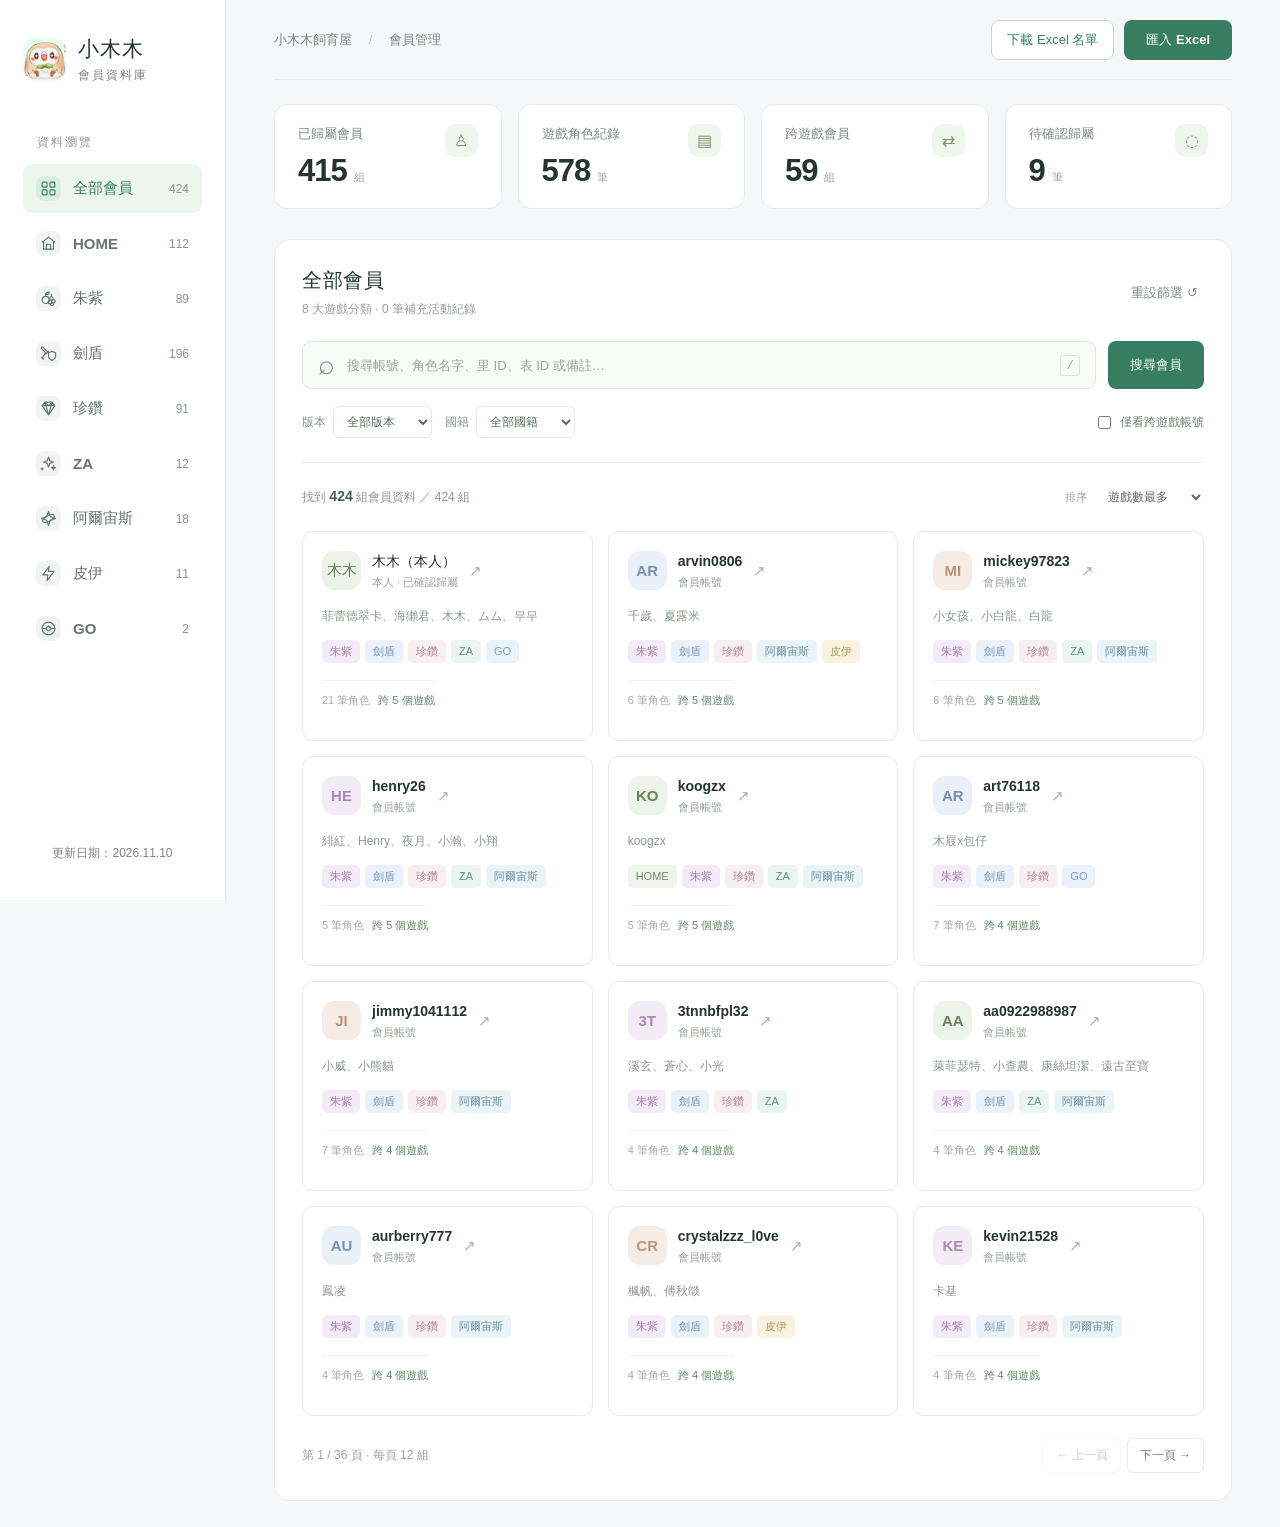
==== Members/index.html @ 02572739 "20261110" ====
<!doctype html>
<html lang="zh-Hant">
<head>
  <meta charset="UTF-8">
  <meta name="viewport" content="width=device-width,initial-scale=1">
  <meta name="color-scheme" content="light">
  <title>小木木・會員資料庫</title>
  <link rel="icon" href="favicon.ico?v=transparent" type="image/x-icon" sizes="16x16 32x32 48x48 64x64 128x128 256x256">
  <link rel="stylesheet" href="styles.css">
  <script src="data.js" defer></script>
  <script src="data-policy.js" defer></script>
  <script src="import-excel.js" defer></script>
  <script src="app.js" defer></script>
</head>
<body>
  <aside class="sidebar">
    <a class="brand" href="./index.html"><img class="brand-icon" src="assets/mumu.jpg" width="43" height="43" alt=""><span>小木木<span class="brand-sub">會員資料庫</span></span></a>
    <div class="nav-label">資料瀏覽</div>
    <nav id="category-nav" aria-label="遊戲分類"></nav>
    <!-- 每次更新網站時，同步修改 datetime 與顯示日期。 -->
    <p class="sidebar-updated">更新日期：<time datetime="2026-11-10">2026.11.10</time></p>
  </aside>
  <main>
    <header class="topbar">
      <span>小木木飼育屋 <span class="slash">/</span> 會員管理</span>
      <div class="data-actions" role="group" aria-label="Excel 匯入與匯出">
        <a class="download-template" href="outputs/member-template/會員名單.xlsx" download title="下載名單後，在「新增人員」工作表填寫；每列一個遊戲角色，同帳號會自動整合。">下載 Excel 名單</a>
        <button id="import-excel" class="primary" type="button" title="匯入填寫好的 Excel；資料儲存在目前瀏覽器，請保留原檔以便重新匯入。">匯入 Excel</button>
        <input id="import-file" type="file" accept=".xlsx" aria-label="選取會員名單 Excel" hidden>
      </div>
    </header>
    <p id="import-status" class="import-status" role="status" aria-live="polite"></p>
    <section id="stats" class="stats" aria-label="資料統計"></section>
    <section id="workspace" class="workspace" aria-label="會員查詢">
      <div class="workspace-title"><div><h2 id="view-title">全部會員</h2><p id="view-subtitle">跨遊戲整合查詢</p></div><button id="reset" class="text-button" type="button">重設篩選 ↺</button></div>
      <form id="search-form" role="search" class="search-form"><label class="search-box"><span aria-hidden="true">⌕</span><input id="search" type="search" placeholder="搜尋帳號、角色名字、里 ID、表 ID 或備註…" aria-label="搜尋會員"><kbd>/</kbd></label><button class="primary" type="submit">搜尋會員</button></form>
      <div class="filters"><label>版本<select id="version"><option value="">全部版本</option></select></label><label>國籍<select id="nationality"><option value="">全部國籍</option></select></label><label class="toggle"><input id="cross-only" type="checkbox">僅看跨遊戲帳號</label></div>
      <div class="result-bar"><p id="result-count" role="status" aria-live="polite"></p><label>排序<select id="sort"><option value="games">遊戲數最多</option><option value="records">紀錄數最多</option><option value="account">帳號名稱</option></select></label></div>
      <div id="members" class="member-grid"></div>
      <div id="empty" class="empty" hidden><span aria-hidden="true">⌕</span><h3>找不到符合的會員</h3><p>試試較短的帳號、不同名字，或重設篩選條件。</p><button id="empty-reset" class="primary" type="button">重設篩選</button></div>
      <nav class="pagination" aria-label="會員分頁"><span id="page-info"></span><div><button id="previous" type="button">← 上一頁</button><button id="next" type="button">下一頁 →</button></div></nav>
    </section>
  </main>
  <dialog id="detail" aria-labelledby="detail-title"><div class="dialog-header"><div><div class="eyebrow">MEMBER PROFILE</div><h2 id="detail-title"></h2></div><button id="close-detail" class="close-button" aria-label="關閉會員詳細資料" type="button">×</button></div><div id="detail-body"></div></dialog>
</body>
</html>
---- Members/styles.css ----
@charset "UTF-8";
.data-actions{display:flex;align-items:center;gap:10px;flex-wrap:wrap}.download-template{display:inline-block;text-decoration:none;background:#fff;color:#377d61;border:1px solid #c9d9c4;border-radius:8px;font-size:13px;padding:10px 15px;white-space:nowrap}.import-status{white-space:pre-wrap;margin:16px 0 0;padding:12px 16px;background:#f0f5ee;border:1px solid #dfe9db;border-radius:8px;font-size:13px;line-height:1.8;color:#64785d;overflow-wrap:anywhere}.import-status:empty{display:none}.import-error{color:#a64e3f;background:#fff5f2;border-color:#efd6ce}
:root{--bg:#f6f7f9;--ink:#24352f;--muted:#7a8580;--green:#377d61;--border:#e7ebe8;--light:#edf5ef;--white:#fff;--accent:#d0e8aa;font-family:Inter,"Segoe UI","Microsoft JhengHei",sans-serif;color:var(--ink);background:var(--bg);font-synthesis:none}
*{box-sizing:border-box}body{margin:0;font-size:15px}button,input,select{font:inherit}button,select{cursor:pointer}button{transition:background .16s,transform .16s}button:hover{filter:brightness(.97)}button:focus-visible,a:focus-visible,input:focus-visible,select:focus-visible{outline:3px solid #7dbb99;outline-offset:3px}a{color:inherit}button:disabled{opacity:.4;cursor:default}.sidebar{width:226px;position:fixed;inset:0 auto 0 0;background:#fff;border-right:1px solid var(--border);padding:35px 23px;display:flex;flex-direction:column}.brand{display:flex;align-items:center;gap:12px;text-decoration:none;font-weight:750;font-size:21px;letter-spacing:1px}.brand-icon{width:43px;height:43px;border-radius:12px;object-fit:contain;flex-shrink:0}.brand-sub{display:block;font-size:12px;letter-spacing:2px;font-weight:400;color:var(--muted);margin-top:4px}.nav-label{font-size:12px;letter-spacing:2px;color:#939b95;margin:50px 14px 13px}#category-nav{display:grid;gap:6px}.nav-button{border:0;width:100%;background:transparent;text-align:left;display:flex;align-items:center;padding:12px 13px;gap:12px;color:#66746d;border-radius:9px;font-weight:550}.nav-button.active{background:var(--light);color:var(--green)}.nav-icon{width:25px;height:25px;border-radius:8px;display:grid;place-items:center;font-size:12px;font-weight:700;background:#f2f4f3}.nav-button.active .nav-icon{background:#dbece1}.nav-count{margin-left:auto;font-size:12px;font-weight:400;color:#8a958d}main{margin-left:226px;max-width:1740px;padding:0 48px 26px}.topbar{min-height:80px;padding:16px 0;gap:16px;flex-wrap:wrap;display:flex;align-items:center;justify-content:space-between;border-bottom:1px solid var(--border);font-size:13px;color:#7a857e}.slash{margin:0 13px;color:#bac1bb}.eyebrow{font-size:11px;letter-spacing:2.2px;color:var(--green);font-weight:650}.stats{display:grid;grid-template-columns:repeat(4,1fr);gap:16px;margin:24px 0 30px}.stat{background:#fff;border:1px solid var(--border);border-radius:13px;padding:19px 23px;display:flex;justify-content:space-between;align-items:flex-start}.stat-label{font-size:13px;color:#7b877f}.stat strong{display:block;font-size:31px;font-weight:600;letter-spacing:-1px;margin-top:10px}.stat small{font-size:11px;font-weight:400;letter-spacing:0;color:#9aa39c;margin-left:7px}.stat-icon{background:#f0f5ee;border-radius:10px;width:33px;height:33px;display:grid;place-items:center;color:#78936d;font-size:16px}.workspace{background:#fff;border:1px solid var(--border);padding:27px;border-radius:16px}.workspace-title{display:flex;align-items:center;justify-content:space-between;margin-bottom:23px}h2{font-size:20px;letter-spacing:.5px;margin:0}.workspace-title p{font-size:12px;color:#96a098;margin:7px 0 0}.text-button{border:0;background:transparent;color:#7e8c81;font-size:13px}.search-form{display:flex;gap:12px}.search-box{display:flex;align-items:center;flex:1;background:#f8faf8;border:1px solid #e0e7e1;border-radius:9px;padding:0 15px;gap:10px;min-width:0}.search-box>span{font-size:28px;color:#829187}.search-box input{height:46px;border:0;background:transparent;outline:0;flex:1;width:100%;color:var(--ink);font-size:13px}.search-box input::placeholder{color:#9aa59c}.search-box:focus-within{border-color:#81a98f;box-shadow:0 0 0 2px #edf5ef}kbd{font:13px monospace;border:1px solid #dde4dd;padding:2px 5px;border-radius:3px;color:#a5afa7}.primary{background:var(--green);color:#fff;border:0;border-radius:8px;padding:11px 22px;font-size:13px;font-weight:550;white-space:nowrap}.filters{display:flex;align-items:center;gap:13px;flex-wrap:wrap;padding:17px 0 24px;border-bottom:1px solid var(--border)}.filters>label:not(.toggle){display:flex;align-items:center;gap:7px;font-size:12px;color:#89968c}select{border:1px solid #e5eae5;border-radius:6px;background:#fff;padding:7px 20px 7px 9px;color:#596b5e;font-size:12px;max-width:160px}.toggle{margin-left:auto;display:flex;align-items:center;gap:6px;font-size:12px;color:#718174}.toggle input{accent-color:var(--green)}.result-bar{display:flex;align-items:center;justify-content:space-between;padding:13px 0}.result-bar p{color:#8c978f;font-size:12px}.result-bar p b{color:#445e4e;font-size:14px}.result-bar label{font-size:11px;color:#95a097;display:flex;align-items:center;gap:8px}.result-bar select{border:0}.member-grid{display:grid;grid-template-columns:repeat(3,minmax(0,1fr));gap:15px}.member-card{border:1px solid var(--border);border-radius:11px;padding:19px;background:#fff;text-align:left;color:inherit;display:flex;flex-direction:column;min-height:210px;width:100%}.member-card:hover{border-color:#afc9b7;box-shadow:0 4px 18px #28473308;transform:translateY(-2px)}.card-top{display:flex;align-items:center;gap:11px;min-width:0}.avatar{width:39px;height:39px;flex-shrink:0;border-radius:12px;background:#edf3e8;color:#69825a;display:grid;place-items:center;font-weight:600;font-size:15px}.tone-1{background:#eaf0f7;color:#7a91af}.tone-2{background:#f6ece6;color:#bb937a}.tone-3{background:#f2ecf6;color:#a58ab4}.account-wrap{min-width:0;flex:1}.account{font-size:14px;font-weight:650;overflow:hidden;text-overflow:ellipsis;white-space:nowrap;display:block;line-height:1.5}.member-label{font-size:11px;color:#9aa39b;margin-top:3px;display:block}.arrow{color:#a4b6a8}.names{color:#8c978e;font-size:12px;line-height:1.8;min-height:20px;margin:16px 0 12px;overflow:hidden;display:-webkit-box;-webkit-line-clamp:2;-webkit-box-orient:vertical}.badges{display:flex;flex-wrap:wrap;gap:5px}.badge{display:inline-flex;font-size:11px;line-height:1;padding:6px 8px;border-radius:5px;background:#eff4ed;color:#738b63}.game-朱紫{background:#f3ecf8;color:#a180ae}.game-劍盾{background:#eaf1f9;color:#7895b5}.game-ZA{background:#eaf4f0;color:#5d9784}.game-阿爾宙斯{background:#eaf3f5;color:#6b919d}.game-珍鑽{background:#f7eef2;color:#b3839c}.game-皮伊{background:#f8f2df;color:#ac9a58}.game-GO{background:#e9f1fb;color:#7c9ec0}.card-foot{border-top:1px solid #f0f2ef;margin-top:auto;padding-top:12px;display:flex;justify-content:space-between;font-size:11px;color:#a3aca4;gap:8px}.card-foot .cross{color:#608969}.badges+.card-foot{margin-top:17px}.pagination{display:flex;align-items:center;justify-content:space-between;margin-top:22px;font-size:12px;color:#9ba69e}.pagination button{border:1px solid var(--border);background:#fff;border-radius:6px;padding:8px 12px;font-size:12px;color:#718475;margin-left:6px}footer{text-align:center;color:#a4ada6;font-size:11px;padding:24px 12px;line-height:1.8}.empty{text-align:center;padding:45px 12px 60px;color:#93a195}.empty>span{font-size:51px}.empty h3{color:#536e5d}.empty p{font-size:13px;margin-bottom:25px}[hidden]{display:none!important}dialog{border:1px solid var(--border);border-radius:18px;padding:0;width:min(1040px,94vw);max-height:89vh;box-shadow:0 25px 100px #16382630;color:var(--ink)}dialog::backdrop{background:#1d302a65;backdrop-filter:blur(3px)}.dialog-header{position:sticky;top:0;background:#fff;padding:27px 30px;border-bottom:1px solid var(--border);display:flex;align-items:center;justify-content:space-between;z-index:1}.dialog-header h2{margin-top:8px;overflow-wrap:anywhere}.close-button{border:0;background:#f3f6f3;border-radius:50%;width:33px;height:33px;font-size:24px;color:#89958c;flex-shrink:0}#detail-body{padding:25px 30px}.profile-summary{display:flex;align-items:center;gap:10px;flex-wrap:wrap;color:#8b998f;font-size:13px;margin-bottom:25px}.detail-section{margin-top:22px}.detail-section h3{font-size:15px;margin:0 0 12px}.table-scroll{overflow:auto;border:1px solid var(--border);border-radius:9px}table{border-collapse:collapse;width:100%;font-size:13px;white-space:nowrap;text-align:left}th{background:#f5f8f4;font-weight:500;color:#83917f}td,th{padding:12px 14px;border-bottom:1px solid var(--border)}tbody tr:last-child td{border-bottom:0}.note-row td{white-space:normal;font-size:12px;color:#84927f;background:#fcfdfb;line-height:1.9;overflow-wrap:anywhere}.source-tag{color:#a3ada4;font-size:11px;margin-left:8px}.activity{border:1px solid var(--border);border-radius:9px;padding:15px;margin:9px 0}.activity strong{font-size:13px}.activity p{font-size:12px;line-height:1.9;color:#859180;margin:8px 0 0;white-space:pre-wrap;overflow-wrap:anywhere}.profile-note{font-size:12px;color:#94a08f;line-height:1.9}.copy-button{border:1px solid #dfe7dd;border-radius:6px;background:#fff;font-size:12px;color:var(--green);padding:6px 10px}.error-banner{padding:30px;color:#9a594b}
@media(min-width:1550px){main{padding-left:65px;padding-right:65px}.member-grid{grid-template-columns:repeat(4,minmax(0,1fr))}}
@media(max-width:1190px){.sidebar{width:195px;padding:30px 16px}main{margin-left:195px;padding:0 25px 20px}.stats{gap:10px}.stat{padding:17px}.stat-icon{display:none}.member-grid{grid-template-columns:repeat(2,minmax(0,1fr))}.toggle{margin-left:0}}
@media(max-width:760px){.sidebar{position:relative;width:auto;padding:20px 20px 0;border-right:0;border-bottom:1px solid var(--border)}.brand{font-size:19px}.brand-icon{height:36px;width:36px}.brand-sub{font-size:11px}.nav-label{display:none}#category-nav{display:flex;overflow:auto;margin-top:20px;gap:7px;padding-bottom:12px}.nav-button{width:auto;white-space:nowrap;gap:6px;padding:8px 10px;font-size:13px}.nav-icon{display:none}.nav-count{font-size:11px}.topbar{min-height:57px;gap:12px;padding:14px 0}.topbar .data-actions{gap:8px}.topbar .download-template{font-size:12px;padding:10px 12px}main{margin-left:0;padding:0 18px 15px}.eyebrow{font-size:10px}.stats{grid-template-columns:repeat(2,1fr);gap:10px;margin-bottom:20px}.stat{padding:16px 18px}.stat strong{font-size:27px;margin-top:7px}.stat-label{font-size:12px}.workspace{padding:18px 14px;border-radius:12px}.workspace-title{margin-bottom:18px}.search-form{gap:7px}.primary{padding:11px 13px;font-size:12px}.search-box{padding:0 9px;gap:6px}.search-box input{font-size:12px}.search-box kbd{display:none}.filters{gap:10px;padding-bottom:17px}.filters>label:not(.toggle){font-size:11px;gap:5px}.filters select{max-width:120px;padding:6px;font-size:11px}.toggle{font-size:11px}.member-grid{gap:10px}.member-card{padding:14px;min-height:210px}.account{font-size:13px}.avatar{width:31px;height:31px;font-size:12px;border-radius:9px}.card-top{gap:7px}.arrow{display:none}.badge{font-size:10px;padding:5px 6px}.names{font-size:11px}.card-foot{font-size:10px;flex-wrap:wrap}.result-bar select{max-width:115px}.dialog-header{padding:21px}#detail-body{padding:15px 18px}.source-tag{display:block;margin:4px 0 0}.pagination button{padding:7px}.pagination{font-size:11px}}
@media(max-width:420px){.member-grid{grid-template-columns:1fr}.member-card{min-height:190px}.search-form .primary{padding:10px}.stat small{font-size:10px}.result-bar{gap:4px}}

.sidebar-updated{margin:auto 0 0;padding:24px 9px 0;font-size:12px;color:var(--muted);line-height:1.8;font-variant-numeric:tabular-nums;white-space:nowrap;text-align:center}
@media(max-width:760px){.sidebar-updated{margin:0;padding:0 0 12px;font-size:11px}}

.nav-icon svg{width:17px;height:17px;display:block}.nav-icon{flex-shrink:0}
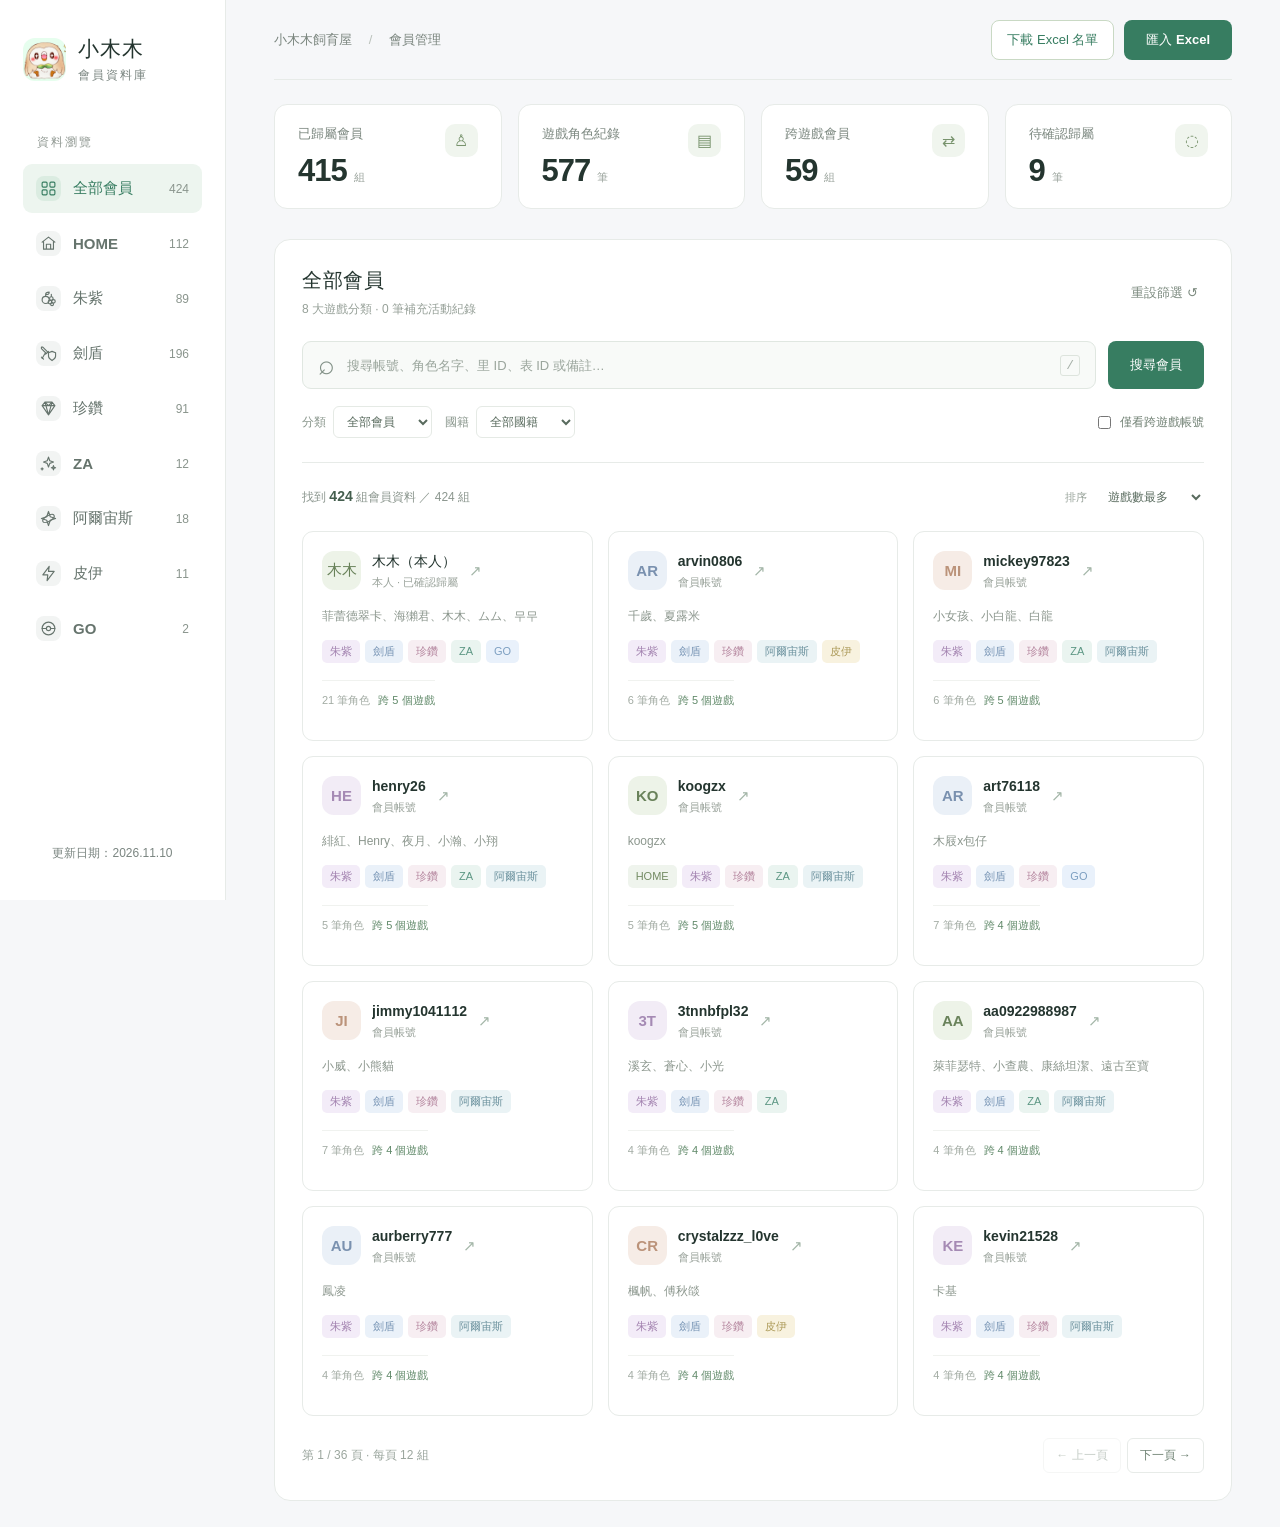
==== commit 6b483744: "20261110" ====
--- a/Members/index.html
+++ b/Members/index.html
@@ -6,11 +6,11 @@
   <meta name="color-scheme" content="light">
   <title>小木木・會員資料庫</title>
   <link rel="icon" href="favicon.ico?v=transparent" type="image/x-icon" sizes="16x16 32x32 48x48 64x64 128x128 256x256">
-  <link rel="stylesheet" href="styles.css">
+  <link rel="stylesheet" href="styles.css?v=20261110-category-3">
   <script src="data.js" defer></script>
   <script src="data-policy.js" defer></script>
   <script src="import-excel.js" defer></script>
-  <script src="app.js" defer></script>
+  <script src="app.js?v=20261110-category-3" defer></script>
 </head>
 <body>
   <aside class="sidebar">
@@ -34,7 +34,7 @@
     <section id="workspace" class="workspace" aria-label="會員查詢">
       <div class="workspace-title"><div><h2 id="view-title">全部會員</h2><p id="view-subtitle">跨遊戲整合查詢</p></div><button id="reset" class="text-button" type="button">重設篩選 ↺</button></div>
       <form id="search-form" role="search" class="search-form"><label class="search-box"><span aria-hidden="true">⌕</span><input id="search" type="search" placeholder="搜尋帳號、角色名字、里 ID、表 ID 或備註…" aria-label="搜尋會員"><kbd>/</kbd></label><button class="primary" type="submit">搜尋會員</button></form>
-      <div class="filters"><label>版本<select id="version"><option value="">全部版本</option></select></label><label>國籍<select id="nationality"><option value="">全部國籍</option></select></label><label class="toggle"><input id="cross-only" type="checkbox">僅看跨遊戲帳號</label></div>
+      <div class="filters"><label>分類<select id="category-filter"><option value="">全部會員</option></select></label><label>國籍<select id="nationality"><option value="">全部國籍</option></select></label><label class="toggle"><input id="cross-only" type="checkbox">僅看跨遊戲帳號</label></div>
       <div class="result-bar"><p id="result-count" role="status" aria-live="polite"></p><label>排序<select id="sort"><option value="games">遊戲數最多</option><option value="records">紀錄數最多</option><option value="account">帳號名稱</option></select></label></div>
       <div id="members" class="member-grid"></div>
       <div id="empty" class="empty" hidden><span aria-hidden="true">⌕</span><h3>找不到符合的會員</h3><p>試試較短的帳號、不同名字，或重設篩選條件。</p><button id="empty-reset" class="primary" type="button">重設篩選</button></div>
--- a/Members/styles.css
+++ b/Members/styles.css
@@ -11,3 +11,19 @@
 @media(max-width:760px){.sidebar-updated{margin:0;padding:0 0 12px;font-size:11px}}
 
 .nav-icon svg{width:17px;height:17px;display:block}.nav-icon{flex-shrink:0}
+
+/* Keep corresponding columns aligned across all member detail tables. */
+.game-table,.home-table{table-layout:fixed;min-width:760px}
+.game-table .column-internalId{width:13%}
+.game-table .column-trainerId{width:16%}
+.game-table .column-name{width:23%}
+.game-table .column-gender{width:10%}
+.game-table .column-version{width:13%}
+.game-table .column-nationality{width:13%}
+.game-table .column-role{width:12%}
+.home-table .column-name{width:24%}
+.home-table .column-method{width:20%}
+.home-table .column-channel{width:16%}
+.home-table .column-contact{width:22%}
+.home-table .column-date{width:18%}
+.game-table td,.game-table th,.home-table td,.home-table th{vertical-align:middle;white-space:normal;overflow-wrap:anywhere;line-height:1.6}
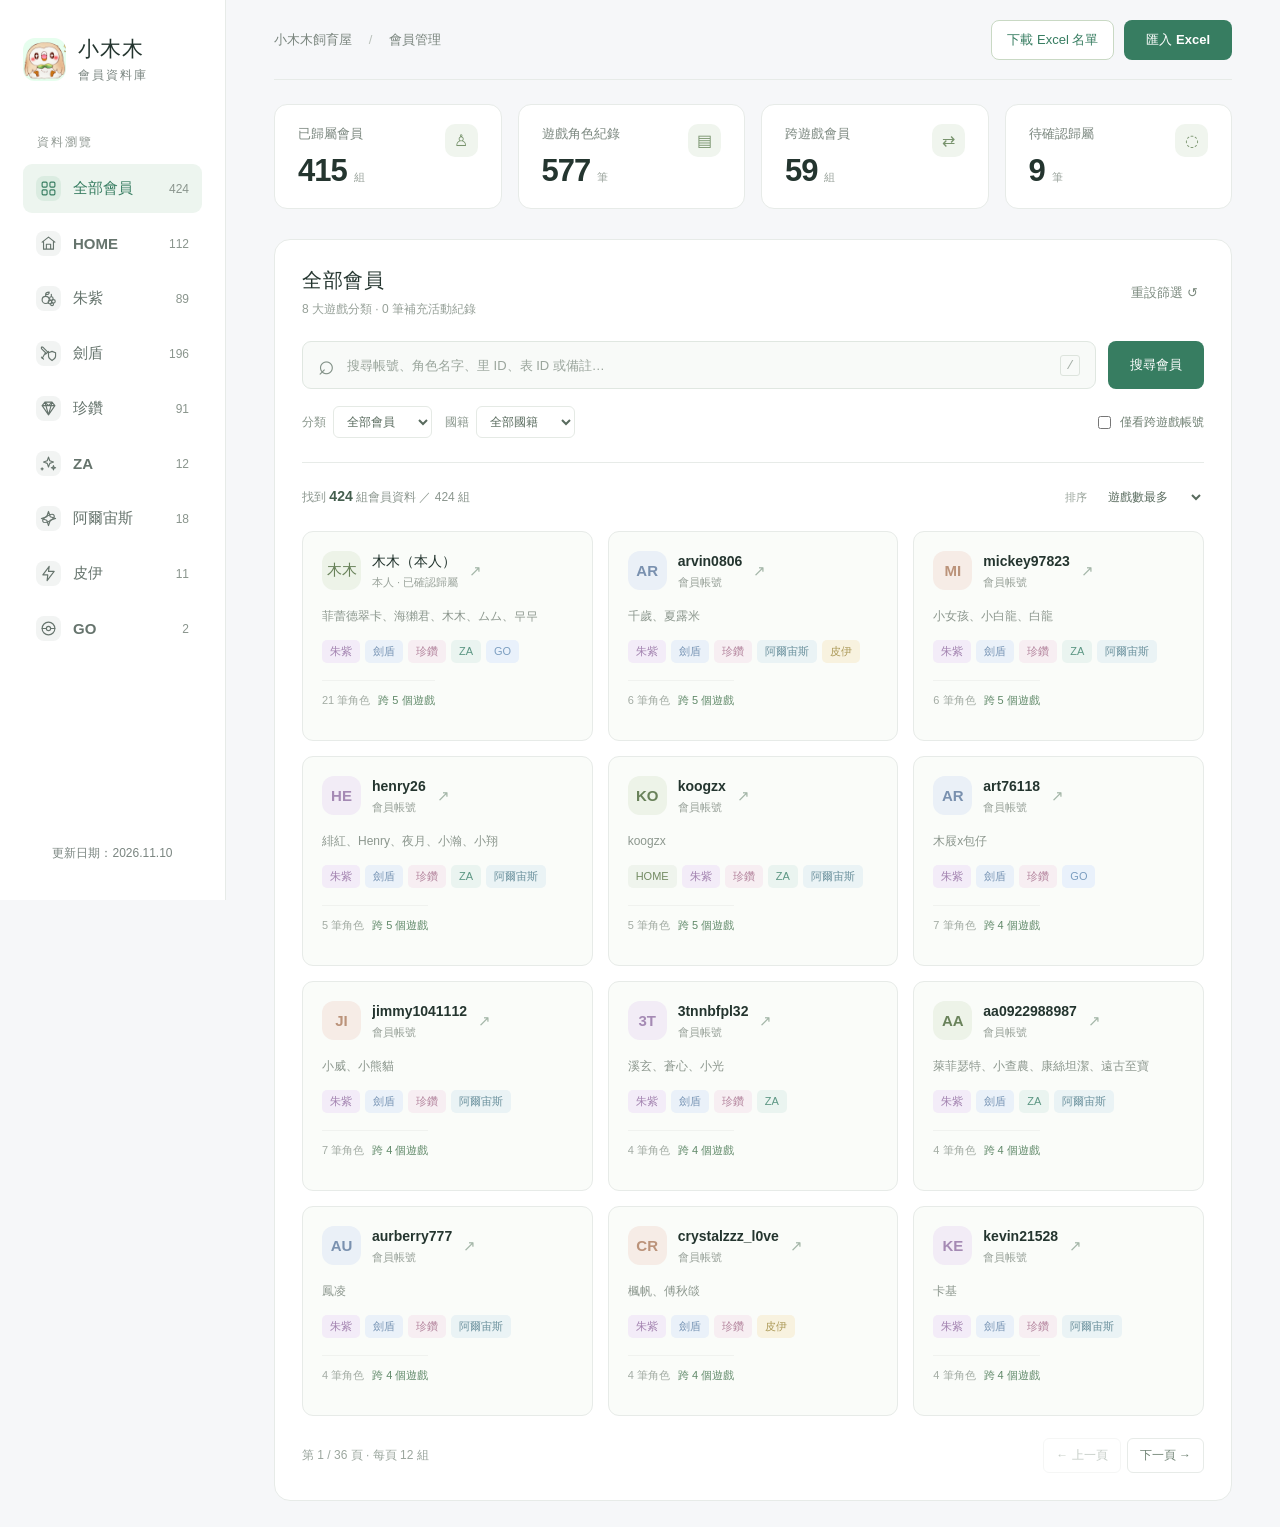
==== commit cfb22388: "20261110" ====
--- a/Members/index.html
+++ b/Members/index.html
@@ -6,7 +6,7 @@
   <meta name="color-scheme" content="light">
   <title>小木木・會員資料庫</title>
   <link rel="icon" href="favicon.ico?v=transparent" type="image/x-icon" sizes="16x16 32x32 48x48 64x64 128x128 256x256">
-  <link rel="stylesheet" href="styles.css?v=20261110-category-3">
+  <link rel="stylesheet" href="styles.css?v=20261110-cards-5">
   <script src="data.js" defer></script>
   <script src="data-policy.js" defer></script>
   <script src="import-excel.js" defer></script>
--- a/Members/styles.css
+++ b/Members/styles.css
@@ -27,3 +27,6 @@
 .home-table .column-contact{width:22%}
 .home-table .column-date{width:18%}
 .game-table td,.game-table th,.home-table td,.home-table th{vertical-align:middle;white-space:normal;overflow-wrap:anywhere;line-height:1.6}
+
+/* A uniform, subtle tint separates member cards from the workspace. */
+.member-card{background:#fafcf9}
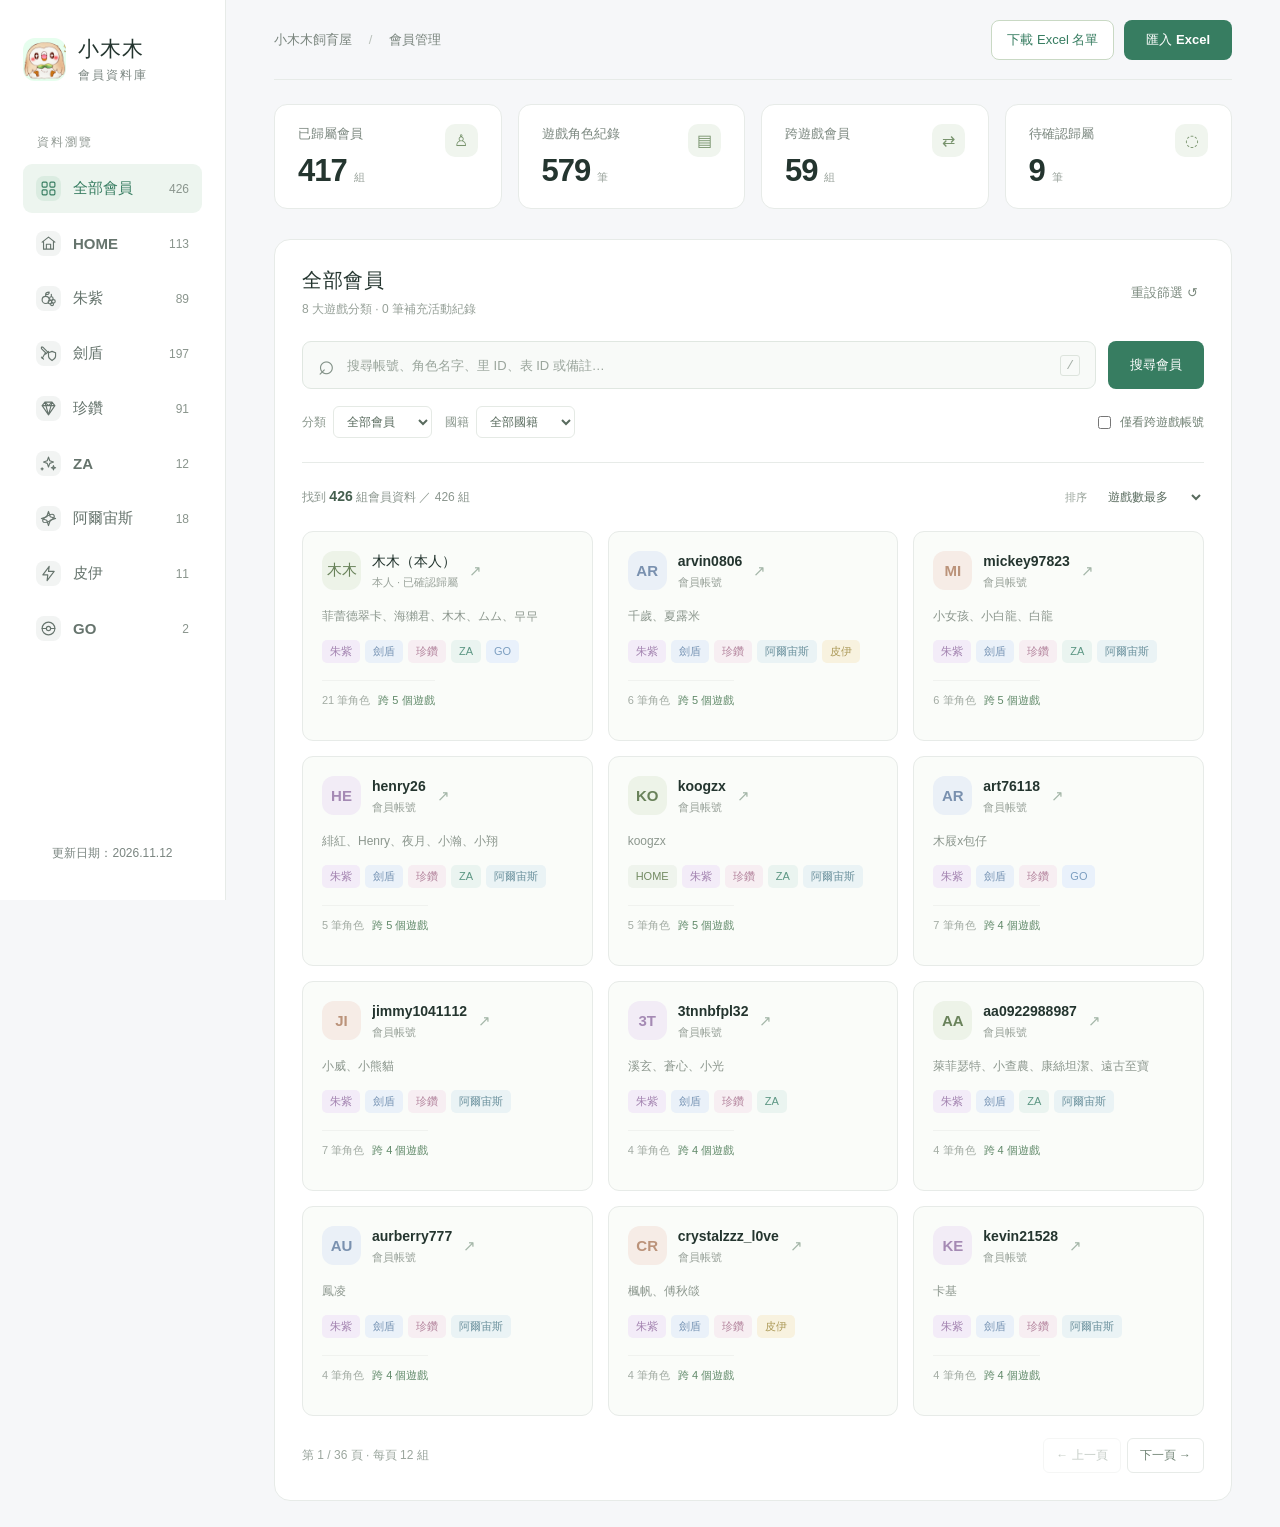
==== commit 57b43a5f: "20261112" ====
--- a/Members/index.html
+++ b/Members/index.html
@@ -18,7 +18,7 @@
     <div class="nav-label">資料瀏覽</div>
     <nav id="category-nav" aria-label="遊戲分類"></nav>
     <!-- 每次更新網站時，同步修改 datetime 與顯示日期。 -->
-    <p class="sidebar-updated">更新日期：<time datetime="2026-11-10">2026.11.10</time></p>
+    <p class="sidebar-updated">更新日期：<time datetime="2026-11-12">2026.11.12</time></p>
   </aside>
   <main>
     <header class="topbar">
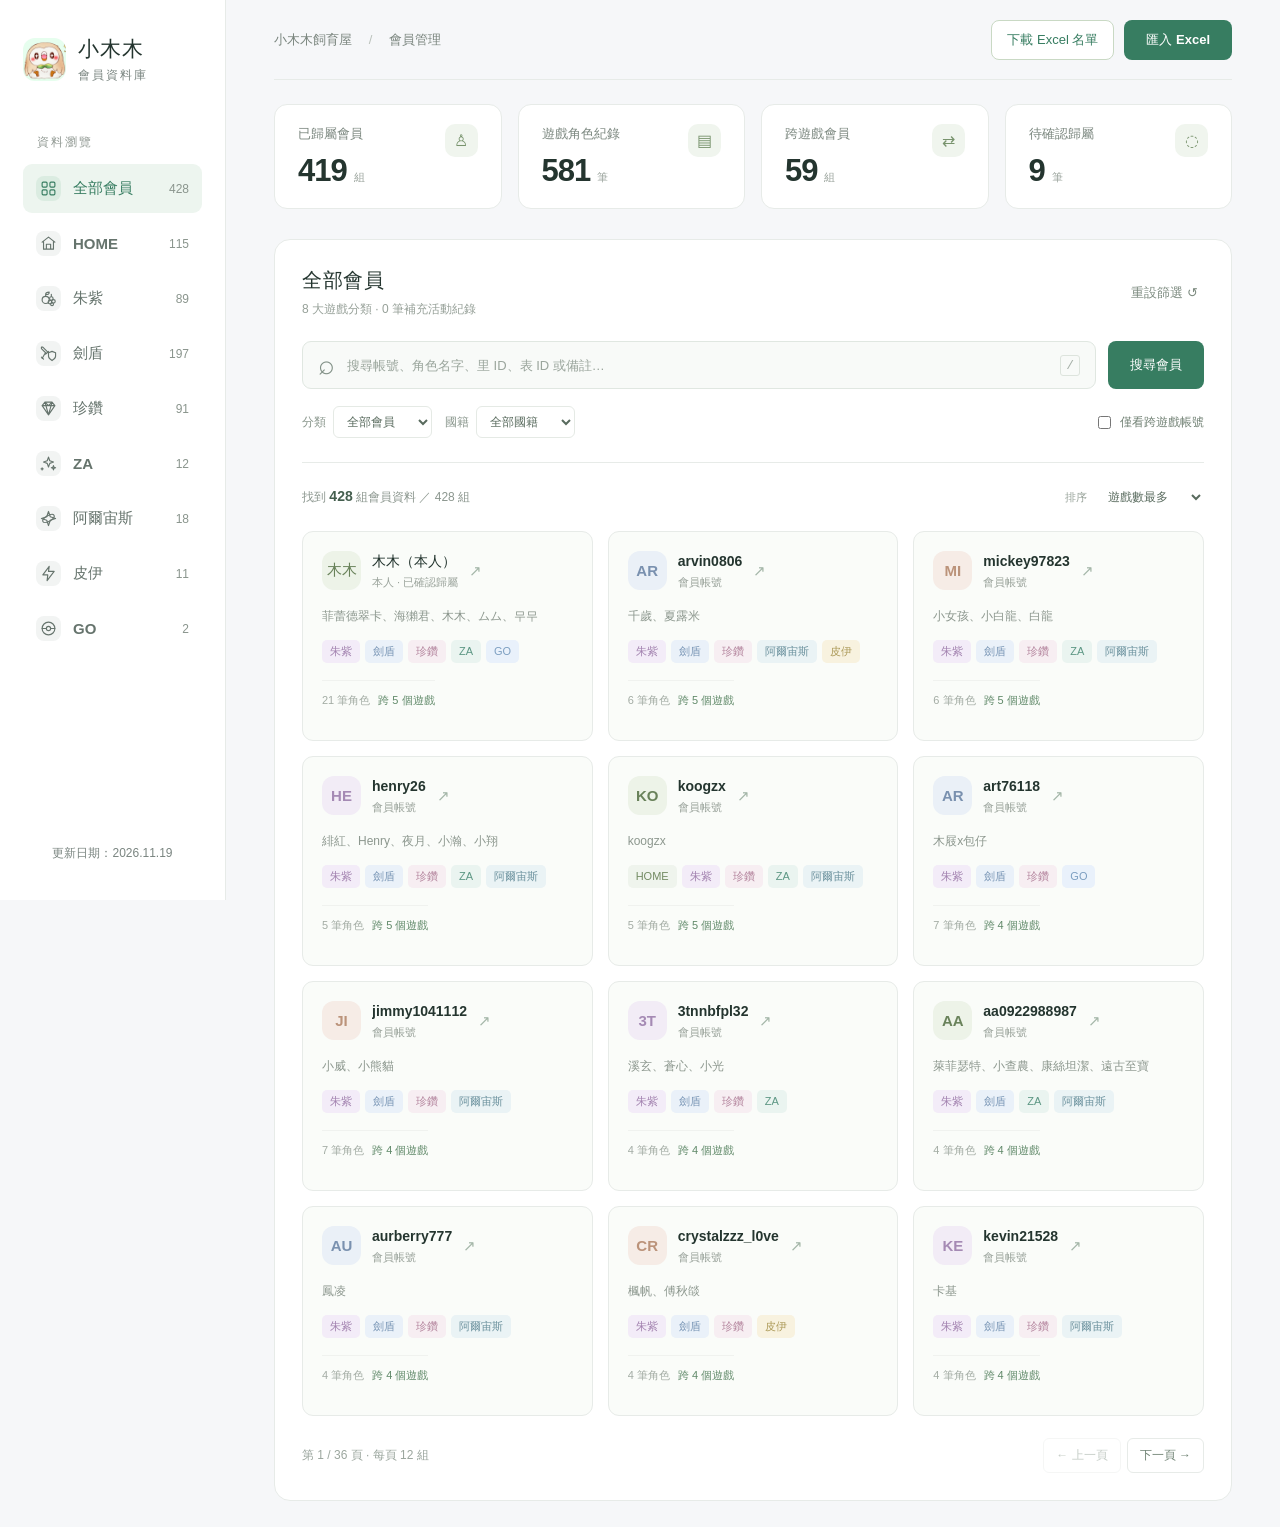
==== commit 61ec13ac: "20261119" ====
--- a/Members/index.html
+++ b/Members/index.html
@@ -7,7 +7,7 @@
   <title>小木木・會員資料庫</title>
   <link rel="icon" href="favicon.ico?v=transparent" type="image/x-icon" sizes="16x16 32x32 48x48 64x64 128x128 256x256">
   <link rel="stylesheet" href="styles.css?v=20261110-cards-5">
-  <script src="data.js" defer></script>
+  <script src="data.js?v=20261119" defer></script>
   <script src="data-policy.js" defer></script>
   <script src="import-excel.js" defer></script>
   <script src="app.js?v=20261110-category-3" defer></script>
@@ -18,7 +18,7 @@
     <div class="nav-label">資料瀏覽</div>
     <nav id="category-nav" aria-label="遊戲分類"></nav>
     <!-- 每次更新網站時，同步修改 datetime 與顯示日期。 -->
-    <p class="sidebar-updated">更新日期：<time datetime="2026-11-12">2026.11.12</time></p>
+    <p class="sidebar-updated">更新日期：<time datetime="2026-11-19">2026.11.19</time></p>
   </aside>
   <main>
     <header class="topbar">
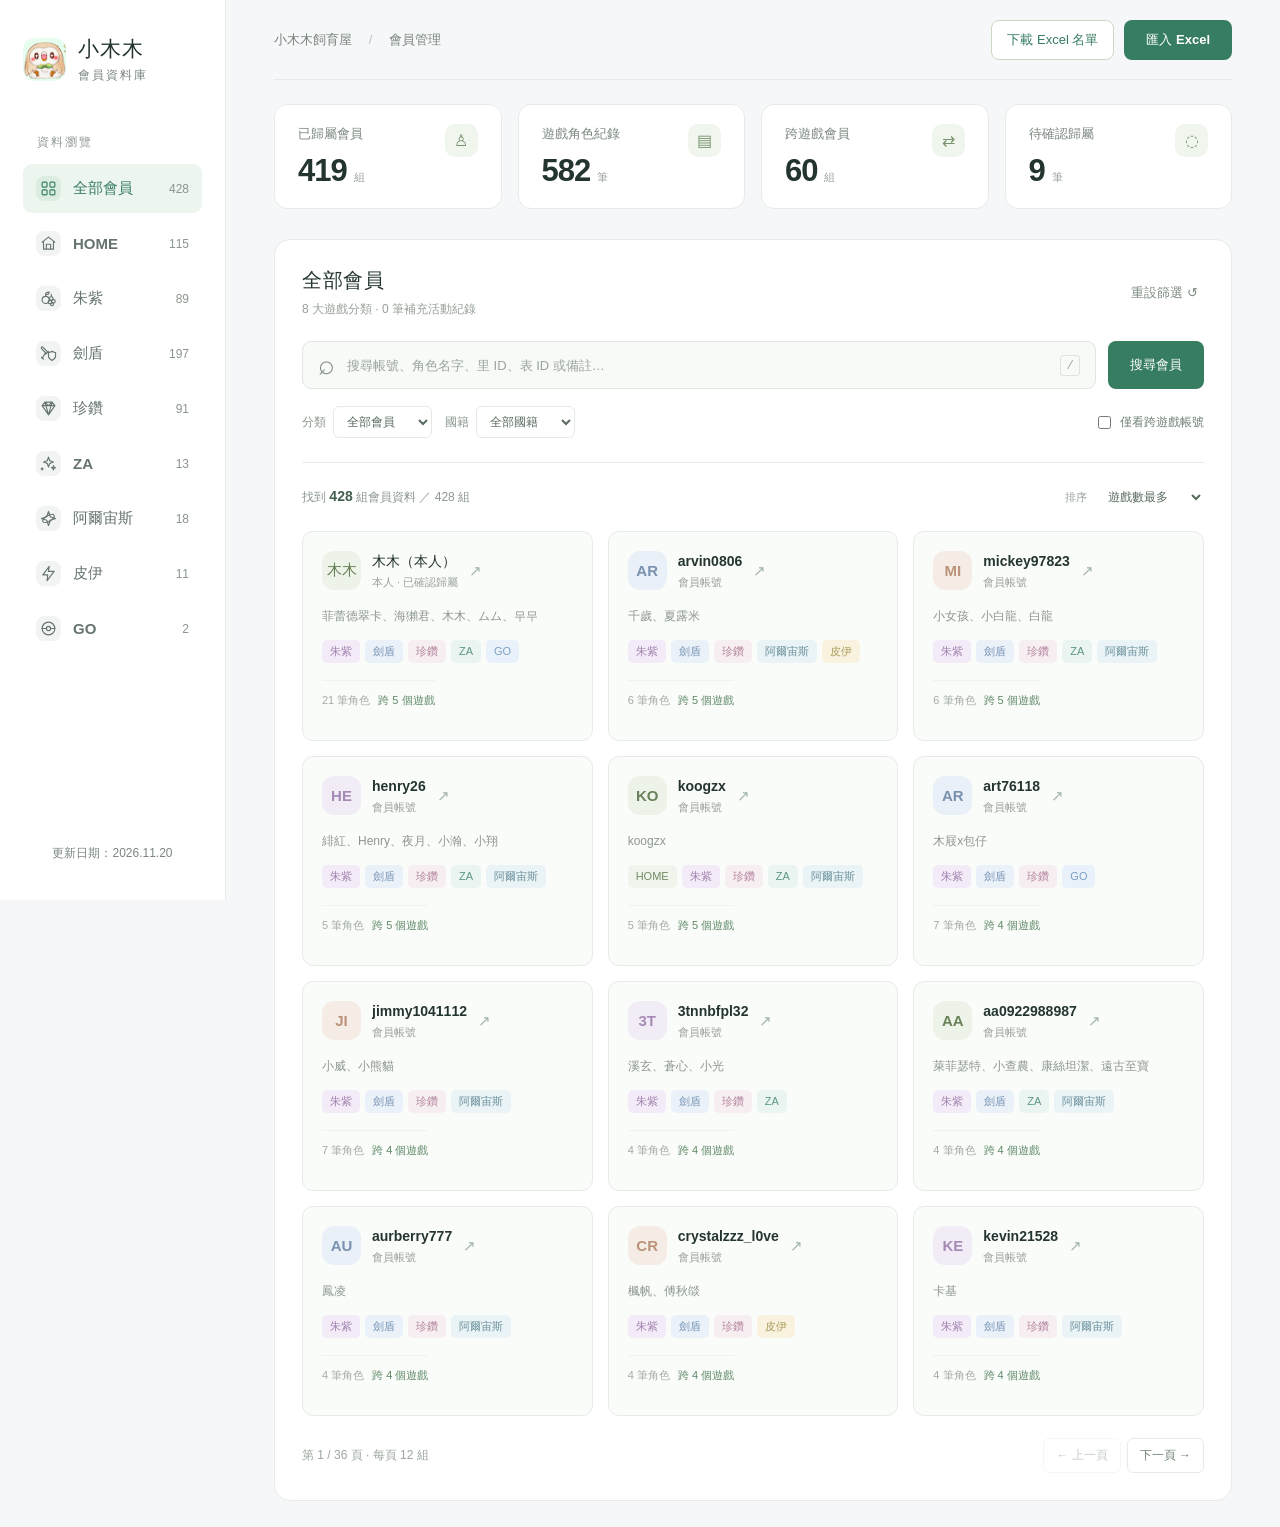
==== commit 802d07e3: "20261120" ====
--- a/Members/index.html
+++ b/Members/index.html
@@ -7,7 +7,7 @@
   <title>小木木・會員資料庫</title>
   <link rel="icon" href="favicon.ico?v=transparent" type="image/x-icon" sizes="16x16 32x32 48x48 64x64 128x128 256x256">
   <link rel="stylesheet" href="styles.css?v=20261110-cards-5">
-  <script src="data.js?v=20261119" defer></script>
+  <script src="data.js?v=20261120" defer></script>
   <script src="data-policy.js" defer></script>
   <script src="import-excel.js" defer></script>
   <script src="app.js?v=20261110-category-3" defer></script>
@@ -18,7 +18,7 @@
     <div class="nav-label">資料瀏覽</div>
     <nav id="category-nav" aria-label="遊戲分類"></nav>
     <!-- 每次更新網站時，同步修改 datetime 與顯示日期。 -->
-    <p class="sidebar-updated">更新日期：<time datetime="2026-11-19">2026.11.19</time></p>
+    <p class="sidebar-updated">更新日期：<time datetime="2026-11-20">2026.11.20</time></p>
   </aside>
   <main>
     <header class="topbar">
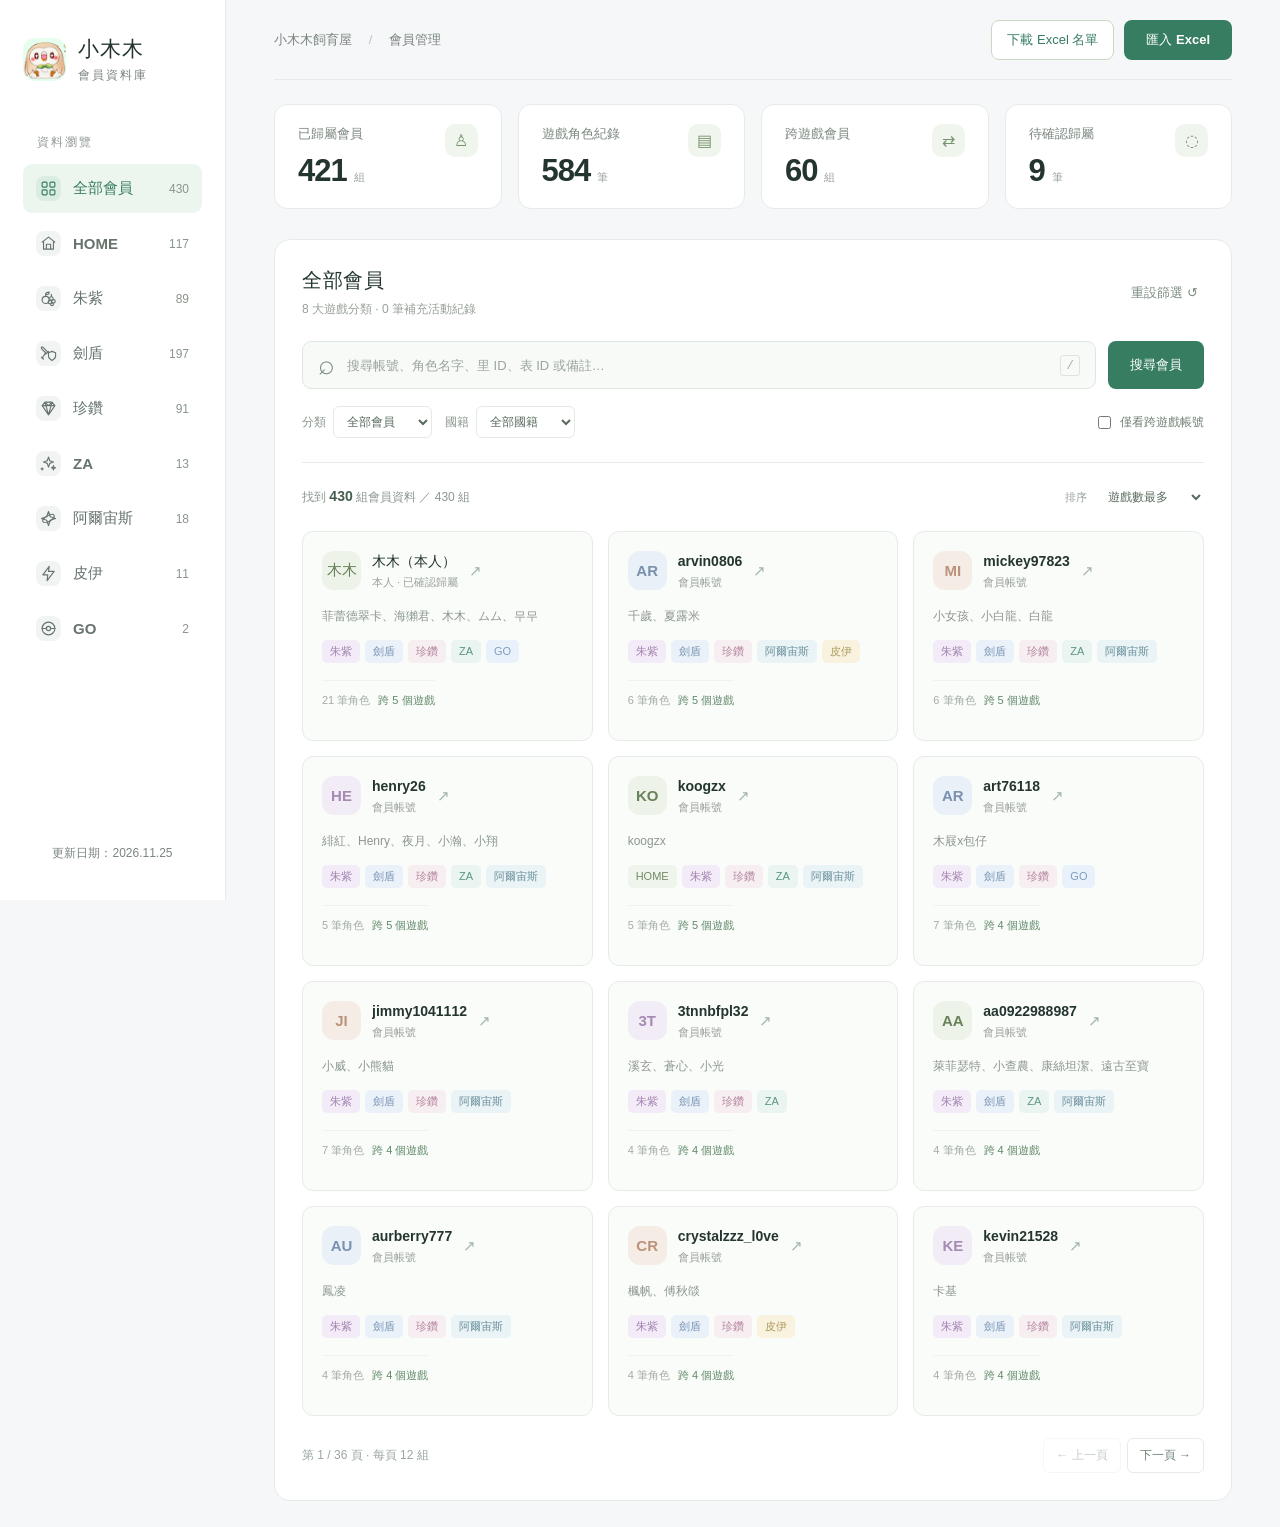
==== commit 85459f90: "20261125" ====
--- a/Members/index.html
+++ b/Members/index.html
@@ -7,7 +7,7 @@
   <title>小木木・會員資料庫</title>
   <link rel="icon" href="favicon.ico?v=transparent" type="image/x-icon" sizes="16x16 32x32 48x48 64x64 128x128 256x256">
   <link rel="stylesheet" href="styles.css?v=20261110-cards-5">
-  <script src="data.js?v=20261120" defer></script>
+  <script src="data.js?v=20261125" defer></script>
   <script src="data-policy.js" defer></script>
   <script src="import-excel.js" defer></script>
   <script src="app.js?v=20261110-category-3" defer></script>
@@ -18,7 +18,7 @@
     <div class="nav-label">資料瀏覽</div>
     <nav id="category-nav" aria-label="遊戲分類"></nav>
     <!-- 每次更新網站時，同步修改 datetime 與顯示日期。 -->
-    <p class="sidebar-updated">更新日期：<time datetime="2026-11-20">2026.11.20</time></p>
+    <p class="sidebar-updated">更新日期：<time datetime="2026-11-25">2026.11.25</time></p>
   </aside>
   <main>
     <header class="topbar">
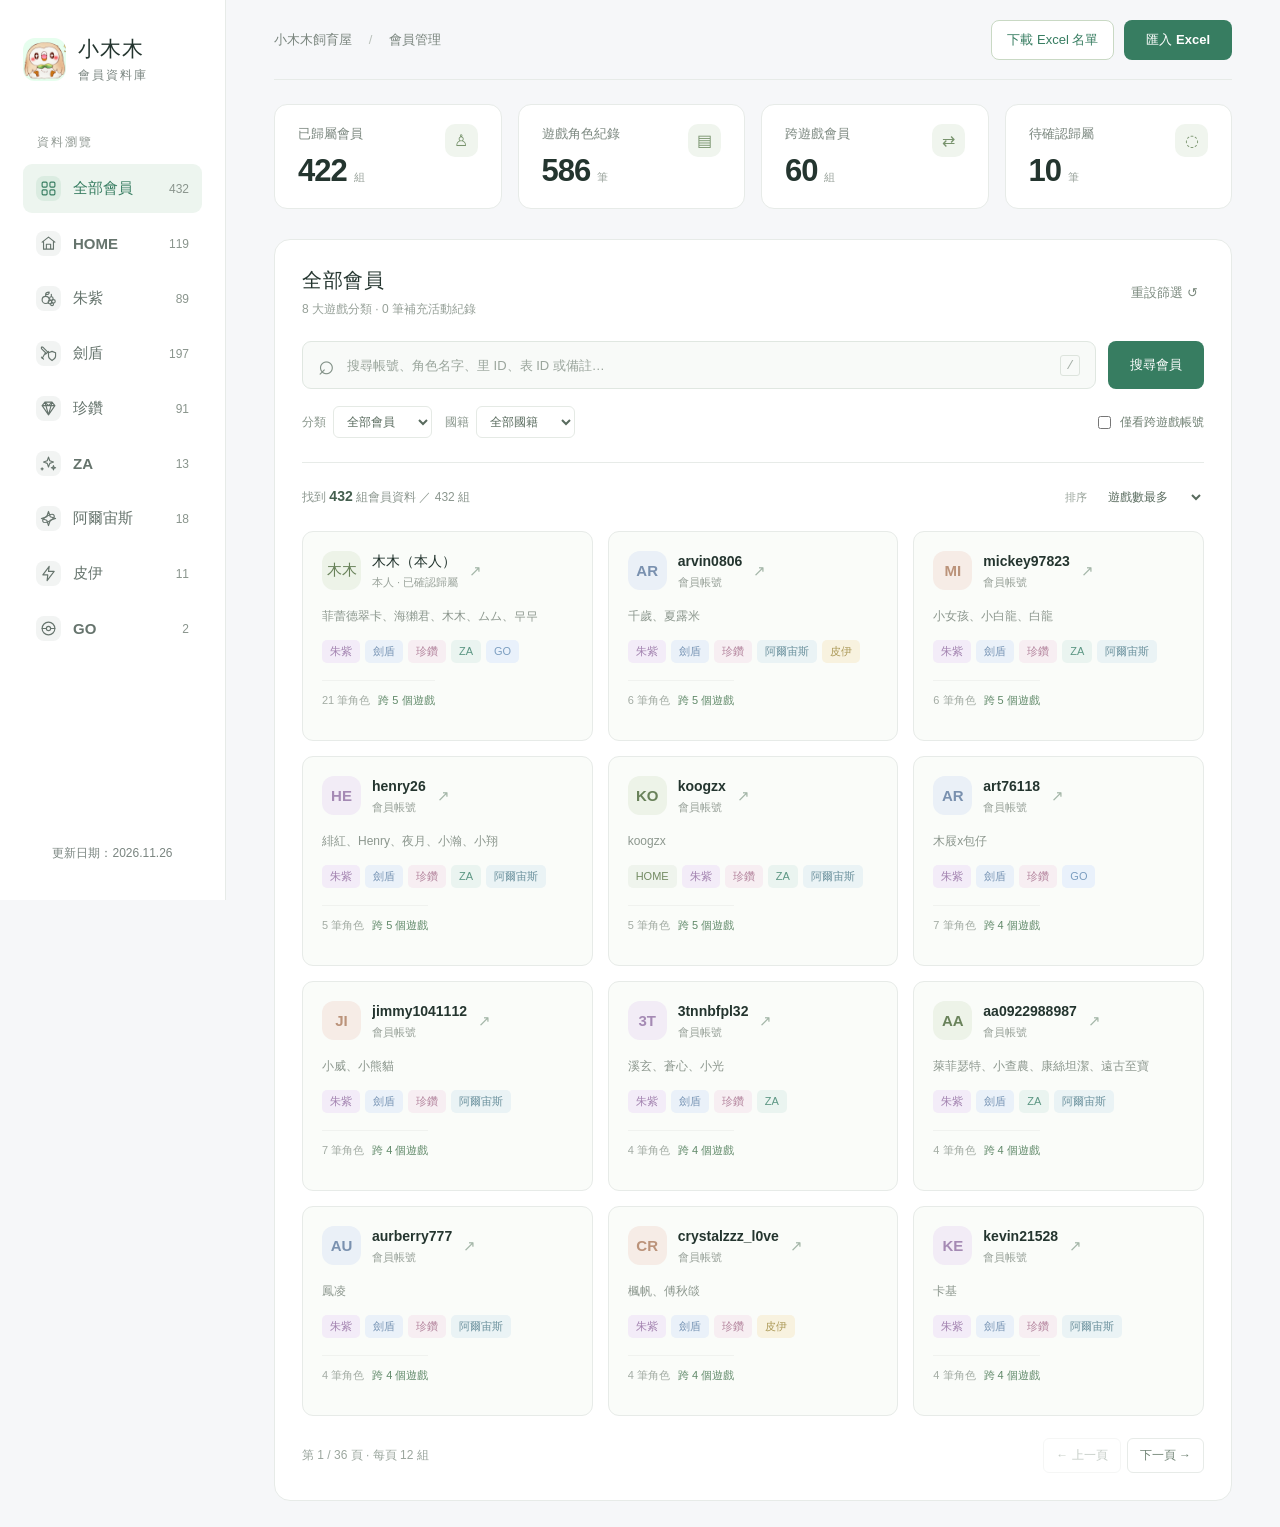
==== commit 5e2765c0: "20261126" ====
--- a/Members/index.html
+++ b/Members/index.html
@@ -7,7 +7,7 @@
   <title>小木木・會員資料庫</title>
   <link rel="icon" href="favicon.ico?v=transparent" type="image/x-icon" sizes="16x16 32x32 48x48 64x64 128x128 256x256">
   <link rel="stylesheet" href="styles.css?v=20261110-cards-5">
-  <script src="data.js?v=20261125" defer></script>
+  <script src="data.js?v=20261126" defer></script>
   <script src="data-policy.js" defer></script>
   <script src="import-excel.js" defer></script>
   <script src="app.js?v=20261110-category-3" defer></script>
@@ -18,7 +18,7 @@
     <div class="nav-label">資料瀏覽</div>
     <nav id="category-nav" aria-label="遊戲分類"></nav>
     <!-- 每次更新網站時，同步修改 datetime 與顯示日期。 -->
-    <p class="sidebar-updated">更新日期：<time datetime="2026-11-25">2026.11.25</time></p>
+    <p class="sidebar-updated">更新日期：<time datetime="2026-11-26">2026.11.26</time></p>
   </aside>
   <main>
     <header class="topbar">
